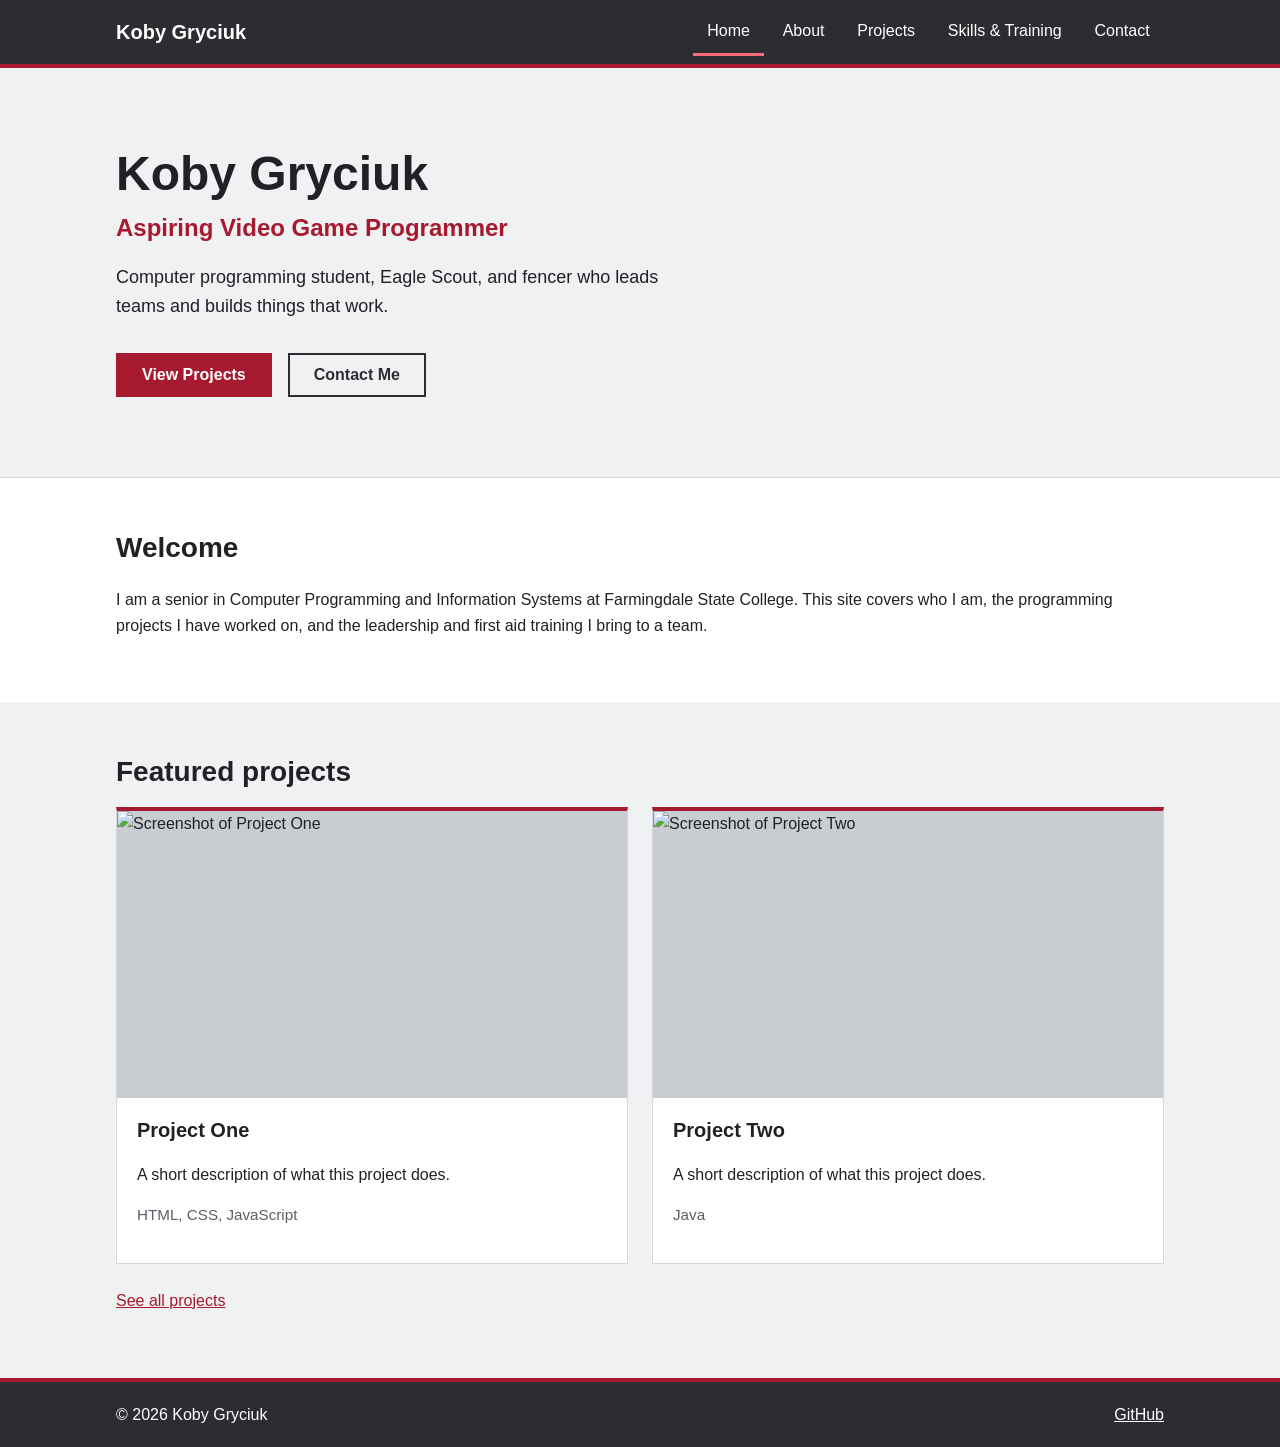
==== index.html @ 79965ae5 "Initial portfolio site" ====
<!DOCTYPE html>
<html lang="en">
<head>
<meta charset="UTF-8">
<meta name="viewport" content="width=device-width, initial-scale=1">
<title>Home | Koby Gryciuk</title>
<link rel="stylesheet" href="styles.css">
</head>
<body>
<a class="skip" href="#main">Skip to content</a>
<header class="site-header">
<div class="wrap bar">
<a class="brand" href="index.html">Koby Gryciuk</a>
<button class="menu-toggle" id="menuToggle" aria-expanded="false" aria-controls="siteNav">Menu</button>
<nav aria-label="Main"><ul id="siteNav" class="nav"><li><a href="index.html" aria-current="page">Home</a></li><li><a href="about.html">About</a></li><li><a href="projects.html">Projects</a></li><li><a href="skills.html">Skills &amp; Training</a></li><li><a href="contact.html">Contact</a></li></ul></nav>
</div>
</header>
<main id="main">
<section class="hero">
<div class="wrap">
<h1>Koby Gryciuk</h1>
<p class="title">Aspiring Video Game Programmer</p>
<p class="tagline">Computer programming student, Eagle Scout, and fencer who leads teams and builds things that work.</p>
<div class="actions">
<a class="btn" href="projects.html">View Projects</a>
<a class="btn btn-alt" href="contact.html">Contact Me</a>
</div>
</div>
</section>
<section class="section">
<div class="wrap">
<h2>Welcome</h2>
<p>I am a senior in Computer Programming and Information Systems at Farmingdale State College. This site covers who I am, the programming projects I have worked on, and the leadership and first aid training I bring to a team.</p>
</div>
</section>
<section class="section alt">
<div class="wrap">
<h2>Featured projects</h2>
<div class="grid">
<article class="card"><img src="images/project1.jpg" alt="Screenshot of Project One"><div class="card-body"><h3>Project One</h3><p>A short description of what this project does.</p><p class="tech">HTML, CSS, JavaScript</p></div></article>
<article class="card"><img src="images/project2.jpg" alt="Screenshot of Project Two"><div class="card-body"><h3>Project Two</h3><p>A short description of what this project does.</p><p class="tech">Java</p></div></article>
</div>
<p><a href="projects.html">See all projects</a></p>
</div>
</section>

</main>
<footer class="site-footer">
<div class="wrap foot">
<p>&copy; 2026 Koby Gryciuk</p>
<a href="https://github.com/" target="_blank" rel="noopener">GitHub</a>
</div>
</footer>
<script src="script.js"></script>
</body>
</html>
---- styles.css ----
:root{--red:#a6192e;--red-dark:#7f1223;--charcoal:#2b2d31;--gray:#5a5e66;--light:#f0f1f3;--white:#fff;--text:#1f2125}
*{box-sizing:border-box}
html{scroll-padding-top:4rem}
body{margin:0;font-family:Arial,Helvetica,sans-serif;font-size:1rem;line-height:1.6;color:var(--text);background:var(--white)}
img{max-width:100%;display:block}
a{color:var(--red)}
a:hover{color:var(--red-dark)}
:focus-visible{outline:3px solid var(--red);outline-offset:2px}
.skip{position:absolute;left:-999px;top:0;background:var(--white);padding:.5rem 1rem;z-index:20}
.skip:focus{left:0}
.wrap{max-width:68rem;margin:0 auto;padding:0 1.25rem}
.narrow{max-width:40rem}
.prose{max-width:44rem}

.site-header{background:var(--charcoal);border-bottom:4px solid var(--red);position:sticky;top:0;z-index:10}
.bar{display:flex;align-items:center;justify-content:space-between;min-height:4rem;flex-wrap:wrap}
.brand{color:var(--white);font-weight:bold;font-size:1.25rem;text-decoration:none}
.nav{list-style:none;margin:0;padding:0;display:flex;gap:.25rem}
.nav a{display:block;color:var(--white);text-decoration:none;padding:.6rem .9rem;border-bottom:3px solid transparent}
.nav a:hover{border-bottom-color:#e8a0aa;color:var(--white)}
.nav a[aria-current="page"]{border-bottom-color:#ff6b7f}
.menu-toggle{display:none;background:transparent;color:var(--white);border:2px solid var(--white);padding:.4rem .9rem;font:inherit;cursor:pointer}
.menu-toggle:hover{background:var(--white);color:var(--charcoal)}

.hero{background:var(--light);padding:5rem 0;border-bottom:1px solid #d5d7db}
.hero h1{font-size:3rem;line-height:1.1;margin:0 0 .5rem}
.title{font-size:1.5rem;color:var(--red);font-weight:bold;margin:0 0 1rem}
.tagline{max-width:34rem;font-size:1.125rem;margin:0 0 2rem}
.actions{display:flex;gap:1rem;flex-wrap:wrap}
.btn{display:inline-block;background:var(--red);color:var(--white);border:2px solid var(--red);padding:.7rem 1.5rem;font:bold 1rem Arial,Helvetica,sans-serif;text-decoration:none;cursor:pointer;transition:background .15s,color .15s}
.btn:hover{background:var(--red-dark);border-color:var(--red-dark);color:var(--white)}
.btn-alt{background:transparent;color:var(--charcoal);border-color:var(--charcoal)}
.btn-alt:hover{background:var(--charcoal);border-color:var(--charcoal);color:var(--white)}

.page-title{background:var(--light);padding:2.5rem 0;border-bottom:1px solid #d5d7db}
.page-title h1{margin:0;font-size:2.25rem}
.page-title p{margin:.5rem 0 0;color:var(--gray)}
.section{padding:3rem 0}
.section.alt{background:var(--light)}
h2{font-size:1.75rem;margin:2rem 0 .75rem}
.section h2:first-child{margin-top:0}
h3{font-size:1.25rem;margin:0 0 .5rem}

.grid{display:grid;grid-template-columns:repeat(auto-fit,minmax(16rem,1fr));gap:1.5rem;margin-bottom:1.5rem}
.card{background:var(--white);border:1px solid #d5d7db;border-top:4px solid var(--red)}
.card img{width:100%;aspect-ratio:16/9;object-fit:cover;background:#c9ccd1}
.card-body{padding:1rem 1.25rem 1.25rem}
.card h2{font-size:1.25rem;margin:0 0 .5rem}
.tech{color:var(--gray);font-size:.95rem}
.panel{background:var(--light);border-left:4px solid var(--red);padding:1.25rem}
.panel h2{font-size:1.25rem;margin:0 0 .5rem}
figure{margin:1.5rem 0}
figcaption{color:var(--gray);font-size:.95rem;margin-top:.5rem}

.field{margin-bottom:1.25rem}
label{display:block;font-weight:bold;margin-bottom:.35rem}
input,textarea{width:100%;font:inherit;padding:.65rem;border:2px solid var(--gray);background:var(--white);color:var(--text)}
input:focus,textarea:focus{border-color:var(--red)}
.invalid{border-color:#b00020}
.error{display:block;color:#b00020;font-size:.95rem;min-height:1.2em;margin-top:.25rem}
.status{margin-top:1rem;font-weight:bold}
.status.ok{color:#1b6b2f}
.status.bad{color:#b00020}

.site-footer{background:var(--charcoal);color:var(--white);padding:1.25rem 0;border-top:4px solid var(--red)}
.foot{display:flex;justify-content:space-between;flex-wrap:wrap;gap:.5rem}
.foot p{margin:0}
.site-footer a{color:var(--white)}

@media (max-width:42rem){
.menu-toggle{display:block}
.bar nav{width:100%}
.nav{display:none;flex-direction:column;padding-bottom:.75rem}
.nav.open{display:flex}
.hero{padding:3rem 0}
.hero h1{font-size:2.25rem}
}
@media (prefers-reduced-motion:reduce){*{transition:none!important}}
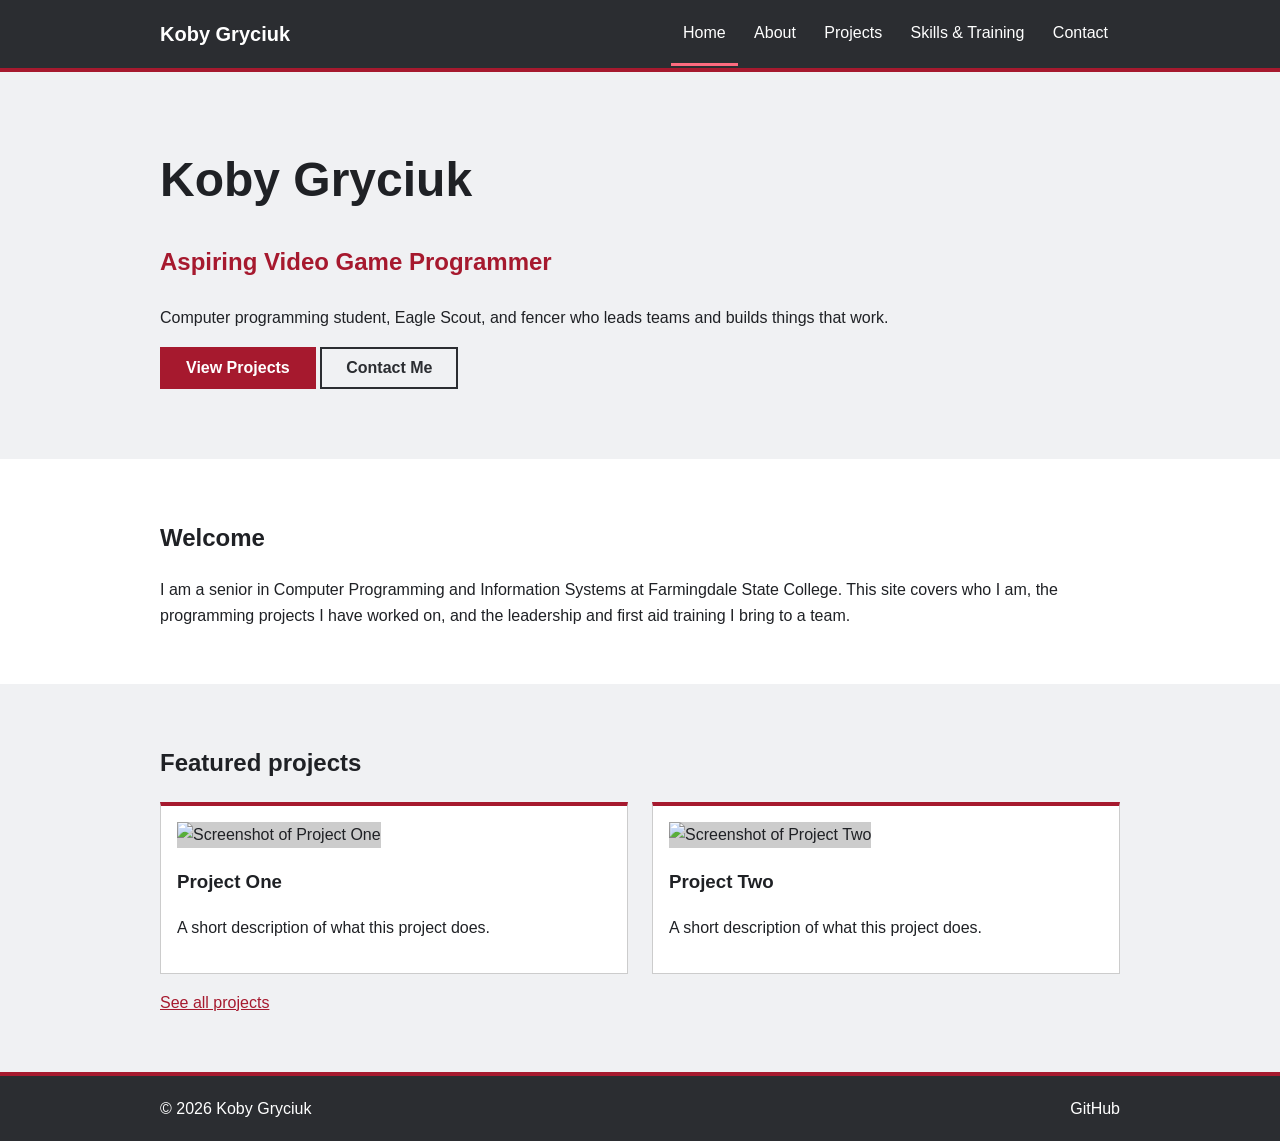
==== commit 2b8b3457: "add home page HTML structure" ====
--- a/index.html
+++ b/index.html
@@ -1,56 +1,71 @@
 <!DOCTYPE html>
 <html lang="en">
 <head>
-<meta charset="UTF-8">
-<meta name="viewport" content="width=device-width, initial-scale=1">
-<title>Home | Koby Gryciuk</title>
-<link rel="stylesheet" href="styles.css">
+  <meta charset="UTF-8">
+  <meta name="viewport" content="width=device-width, initial-scale=1">
+  <title>Home | Koby Gryciuk</title>
+  <link rel="stylesheet" href="styles.css">
 </head>
 <body>
-<a class="skip" href="#main">Skip to content</a>
-<header class="site-header">
-<div class="wrap bar">
-<a class="brand" href="index.html">Koby Gryciuk</a>
-<button class="menu-toggle" id="menuToggle" aria-expanded="false" aria-controls="siteNav">Menu</button>
-<nav aria-label="Main"><ul id="siteNav" class="nav"><li><a href="index.html" aria-current="page">Home</a></li><li><a href="about.html">About</a></li><li><a href="projects.html">Projects</a></li><li><a href="skills.html">Skills &amp; Training</a></li><li><a href="contact.html">Contact</a></li></ul></nav>
-</div>
-</header>
-<main id="main">
-<section class="hero">
-<div class="wrap">
-<h1>Koby Gryciuk</h1>
-<p class="title">Aspiring Video Game Programmer</p>
-<p class="tagline">Computer programming student, Eagle Scout, and fencer who leads teams and builds things that work.</p>
-<div class="actions">
-<a class="btn" href="projects.html">View Projects</a>
-<a class="btn btn-alt" href="contact.html">Contact Me</a>
-</div>
-</div>
-</section>
-<section class="section">
-<div class="wrap">
-<h2>Welcome</h2>
-<p>I am a senior in Computer Programming and Information Systems at Farmingdale State College. This site covers who I am, the programming projects I have worked on, and the leadership and first aid training I bring to a team.</p>
-</div>
-</section>
-<section class="section alt">
-<div class="wrap">
-<h2>Featured projects</h2>
-<div class="grid">
-<article class="card"><img src="images/project1.jpg" alt="Screenshot of Project One"><div class="card-body"><h3>Project One</h3><p>A short description of what this project does.</p><p class="tech">HTML, CSS, JavaScript</p></div></article>
-<article class="card"><img src="images/project2.jpg" alt="Screenshot of Project Two"><div class="card-body"><h3>Project Two</h3><p>A short description of what this project does.</p><p class="tech">Java</p></div></article>
-</div>
-<p><a href="projects.html">See all projects</a></p>
-</div>
-</section>
+  <header>
+    <div class="wrap">
+      <a class="brand" href="index.html">Koby Gryciuk</a>
+      <button id="menu-button">Menu</button>
+      <nav id="nav">
+        <a class="active" href="index.html">Home</a>
+        <a href="about.html">About</a>
+        <a href="projects.html">Projects</a>
+        <a href="skills.html">Skills &amp; Training</a>
+        <a href="contact.html">Contact</a>
+      </nav>
+    </div>
+  </header>
 
-</main>
-<footer class="site-footer">
-<div class="wrap foot">
-<p>&copy; 2026 Koby Gryciuk</p>
-<a href="https://github.com/" target="_blank" rel="noopener">GitHub</a>
-</div>
-</footer>
-<script src="script.js"></script>
+  <main>
+    <section class="hero">
+      <div class="wrap">
+        <h1>Koby Gryciuk</h1>
+        <p class="title">Aspiring Video Game Programmer</p>
+        <p>Computer programming student, Eagle Scout, and fencer who leads teams and builds things that work.</p>
+        <a class="button" href="projects.html">View Projects</a>
+        <a class="button outline" href="contact.html">Contact Me</a>
+      </div>
+    </section>
+
+    <section>
+      <div class="wrap">
+        <h2>Welcome</h2>
+        <p>I am a senior in Computer Programming and Information Systems at Farmingdale State College. This site covers who I am, the programming projects I have worked on, and the leadership and first aid training I bring to a team.</p>
+      </div>
+    </section>
+
+    <section class="gray">
+      <div class="wrap">
+        <h2>Featured projects</h2>
+        <div class="grid">
+          <div class="card">
+            <img src="images/project1.jpg" alt="Screenshot of Project One">
+            <h3>Project One</h3>
+            <p>A short description of what this project does.</p>
+          </div>
+          <div class="card">
+            <img src="images/project2.jpg" alt="Screenshot of Project Two">
+            <h3>Project Two</h3>
+            <p>A short description of what this project does.</p>
+          </div>
+        </div>
+        <p><a href="projects.html">See all projects</a></p>
+      </div>
+    </section>
+  </main>
+
+  <footer>
+    <div class="wrap">
+      <p>&copy; 2026 Koby Gryciuk</p>
+      <a href="https://github.com/kgryciuk">GitHub</a>
+    </div>
+  </footer>
+
+  <script src="script.js"></script>
 </body>
-</html>
+</html>
--- a/styles.css
+++ b/styles.css
@@ -1,78 +1,79 @@
-:root{--red:#a6192e;--red-dark:#7f1223;--charcoal:#2b2d31;--gray:#5a5e66;--light:#f0f1f3;--white:#fff;--text:#1f2125}
-*{box-sizing:border-box}
-html{scroll-padding-top:4rem}
-body{margin:0;font-family:Arial,Helvetica,sans-serif;font-size:1rem;line-height:1.6;color:var(--text);background:var(--white)}
-img{max-width:100%;display:block}
-a{color:var(--red)}
-a:hover{color:var(--red-dark)}
-:focus-visible{outline:3px solid var(--red);outline-offset:2px}
-.skip{position:absolute;left:-999px;top:0;background:var(--white);padding:.5rem 1rem;z-index:20}
-.skip:focus{left:0}
-.wrap{max-width:68rem;margin:0 auto;padding:0 1.25rem}
-.narrow{max-width:40rem}
-.prose{max-width:44rem}
+/* Colors: grays and reds. Font: Arial everywhere. */
+:root {
+  --red: #a6192e;
+  --dark-red: #7f1223;
+  --charcoal: #2b2d31;
+  --light-gray: #f0f1f3;
+}
 
-.site-header{background:var(--charcoal);border-bottom:4px solid var(--red);position:sticky;top:0;z-index:10}
-.bar{display:flex;align-items:center;justify-content:space-between;min-height:4rem;flex-wrap:wrap}
-.brand{color:var(--white);font-weight:bold;font-size:1.25rem;text-decoration:none}
-.nav{list-style:none;margin:0;padding:0;display:flex;gap:.25rem}
-.nav a{display:block;color:var(--white);text-decoration:none;padding:.6rem .9rem;border-bottom:3px solid transparent}
-.nav a:hover{border-bottom-color:#e8a0aa;color:var(--white)}
-.nav a[aria-current="page"]{border-bottom-color:#ff6b7f}
-.menu-toggle{display:none;background:transparent;color:var(--white);border:2px solid var(--white);padding:.4rem .9rem;font:inherit;cursor:pointer}
-.menu-toggle:hover{background:var(--white);color:var(--charcoal)}
+* { box-sizing: border-box; }
 
-.hero{background:var(--light);padding:5rem 0;border-bottom:1px solid #d5d7db}
-.hero h1{font-size:3rem;line-height:1.1;margin:0 0 .5rem}
-.title{font-size:1.5rem;color:var(--red);font-weight:bold;margin:0 0 1rem}
-.tagline{max-width:34rem;font-size:1.125rem;margin:0 0 2rem}
-.actions{display:flex;gap:1rem;flex-wrap:wrap}
-.btn{display:inline-block;background:var(--red);color:var(--white);border:2px solid var(--red);padding:.7rem 1.5rem;font:bold 1rem Arial,Helvetica,sans-serif;text-decoration:none;cursor:pointer;transition:background .15s,color .15s}
-.btn:hover{background:var(--red-dark);border-color:var(--red-dark);color:var(--white)}
-.btn-alt{background:transparent;color:var(--charcoal);border-color:var(--charcoal)}
-.btn-alt:hover{background:var(--charcoal);border-color:var(--charcoal);color:var(--white)}
+body {
+  margin: 0;
+  font-family: Arial, sans-serif;
+  font-size: 16px;
+  line-height: 1.6;
+  color: #1f2125;
+}
 
-.page-title{background:var(--light);padding:2.5rem 0;border-bottom:1px solid #d5d7db}
-.page-title h1{margin:0;font-size:2.25rem}
-.page-title p{margin:.5rem 0 0;color:var(--gray)}
-.section{padding:3rem 0}
-.section.alt{background:var(--light)}
-h2{font-size:1.75rem;margin:2rem 0 .75rem}
-.section h2:first-child{margin-top:0}
-h3{font-size:1.25rem;margin:0 0 .5rem}
+a { color: var(--red); }
+img { max-width: 100%; }
+:focus-visible { outline: 3px solid var(--red); outline-offset: 2px; }
 
-.grid{display:grid;grid-template-columns:repeat(auto-fit,minmax(16rem,1fr));gap:1.5rem;margin-bottom:1.5rem}
-.card{background:var(--white);border:1px solid #d5d7db;border-top:4px solid var(--red)}
-.card img{width:100%;aspect-ratio:16/9;object-fit:cover;background:#c9ccd1}
-.card-body{padding:1rem 1.25rem 1.25rem}
-.card h2{font-size:1.25rem;margin:0 0 .5rem}
-.tech{color:var(--gray);font-size:.95rem}
-.panel{background:var(--light);border-left:4px solid var(--red);padding:1.25rem}
-.panel h2{font-size:1.25rem;margin:0 0 .5rem}
-figure{margin:1.5rem 0}
-figcaption{color:var(--gray);font-size:.95rem;margin-top:.5rem}
+.wrap { max-width: 1000px; margin: 0 auto; padding: 0 20px; }
+.text { max-width: 650px; }
+section { padding: 40px 0; }
+.gray { background: var(--light-gray); }
+.small { font-size: 14px; color: #5a5e66; }
 
-.field{margin-bottom:1.25rem}
-label{display:block;font-weight:bold;margin-bottom:.35rem}
-input,textarea{width:100%;font:inherit;padding:.65rem;border:2px solid var(--gray);background:var(--white);color:var(--text)}
-input:focus,textarea:focus{border-color:var(--red)}
-.invalid{border-color:#b00020}
-.error{display:block;color:#b00020;font-size:.95rem;min-height:1.2em;margin-top:.25rem}
-.status{margin-top:1rem;font-weight:bold}
-.status.ok{color:#1b6b2f}
-.status.bad{color:#b00020}
+/* Header and footer */
+header, footer { background: var(--charcoal); color: white; border: 0 solid var(--red); }
+header { border-bottom-width: 4px; }
+footer { border-top-width: 4px; padding: 20px 0; }
+header .wrap, footer .wrap { display: flex; justify-content: space-between; align-items: center; flex-wrap: wrap; }
+footer p { margin: 0; }
+footer a, .brand, nav a { color: white; text-decoration: none; }
+.brand { font-size: 20px; font-weight: bold; padding: 18px 0; }
+nav a { display: inline-block; padding: 18px 12px; border-bottom: 3px solid transparent; }
+nav a:hover, nav a.active { border-bottom-color: #ff6b7f; }
+#menu-button { display: none; }
 
-.site-footer{background:var(--charcoal);color:var(--white);padding:1.25rem 0;border-top:4px solid var(--red)}
-.foot{display:flex;justify-content:space-between;flex-wrap:wrap;gap:.5rem}
-.foot p{margin:0}
-.site-footer a{color:var(--white)}
+/* Hero */
+.hero { background: var(--light-gray); padding: 70px 0; }
+.hero h1 { font-size: 48px; margin: 0; }
+.title { color: var(--red); font-size: 24px; font-weight: bold; }
 
-@media (max-width:42rem){
-.menu-toggle{display:block}
-.bar nav{width:100%}
-.nav{display:none;flex-direction:column;padding-bottom:.75rem}
-.nav.open{display:flex}
-.hero{padding:3rem 0}
-.hero h1{font-size:2.25rem}
+/* Buttons */
+.button {
+  display: inline-block;
+  background: var(--red);
+  color: white;
+  border: 2px solid var(--red);
+  padding: 10px 24px;
+  font: bold 16px Arial, sans-serif;
+  text-decoration: none;
+  cursor: pointer;
 }
-@media (prefers-reduced-motion:reduce){*{transition:none!important}}
+.button:hover { background: var(--dark-red); border-color: var(--dark-red); }
+.button.outline { background: none; color: var(--charcoal); border-color: var(--charcoal); }
+.button.outline:hover { background: var(--charcoal); color: white; }
+
+/* Cards */
+.grid { display: grid; grid-template-columns: repeat(auto-fit, minmax(250px, 1fr)); gap: 24px; }
+.card { background: white; border: 1px solid #ccc; border-top: 4px solid var(--red); padding: 16px; }
+.card img { width: 100%; height: 180px; object-fit: cover; background: #ccc; }
+
+/* Form */
+label { display: block; font-weight: bold; margin-top: 16px; }
+input, textarea { width: 100%; padding: 10px; font: inherit; border: 2px solid #5a5e66; }
+.error { color: #b00020; margin: 4px 0 0; min-height: 1.2em; }
+#form-result { font-weight: bold; }
+
+/* Mobile */
+@media (max-width: 650px) {
+  #menu-button { display: block; background: none; color: white; border: 2px solid white; padding: 6px 14px; font: inherit; cursor: pointer; }
+  nav { display: none; width: 100%; }
+  nav.open { display: block; }
+  nav a { display: block; }
+  .hero h1 { font-size: 36px; }
+}
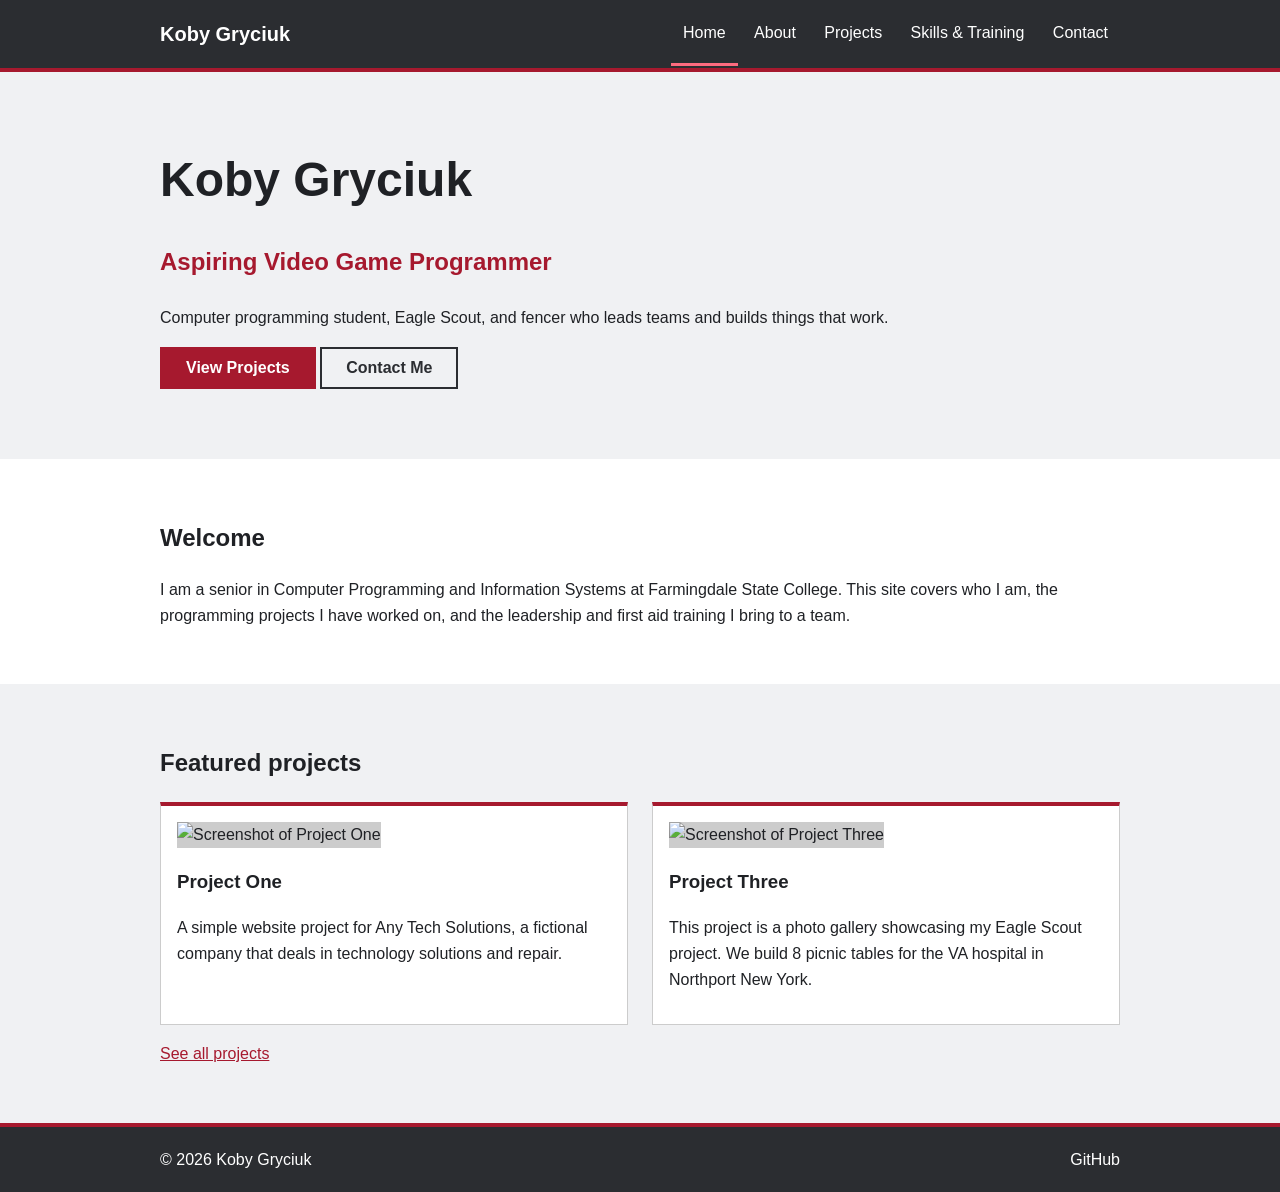
==== commit ad4228c9: "Fixed project info" ====
--- a/index.html
+++ b/index.html
@@ -46,12 +46,12 @@
           <div class="card">
             <img src="images/project1.jpg" alt="Screenshot of Project One">
             <h3>Project One</h3>
-            <p>A short description of what this project does.</p>
+            <p>A simple website project for Any Tech Solutions, a fictional company that deals in technology solutions and repair.</p>
           </div>
           <div class="card">
-            <img src="images/project2.jpg" alt="Screenshot of Project Two">
-            <h3>Project Two</h3>
-            <p>A short description of what this project does.</p>
+            <img src="images/project3.jpg" alt="Screenshot of Project Three">
+            <h3>Project Three</h3>
+            <p>This project is a photo gallery showcasing my Eagle Scout project. We build 8 picnic tables for the VA hospital in Northport New York.</p>
           </div>
         </div>
         <p><a href="projects.html">See all projects</a></p>
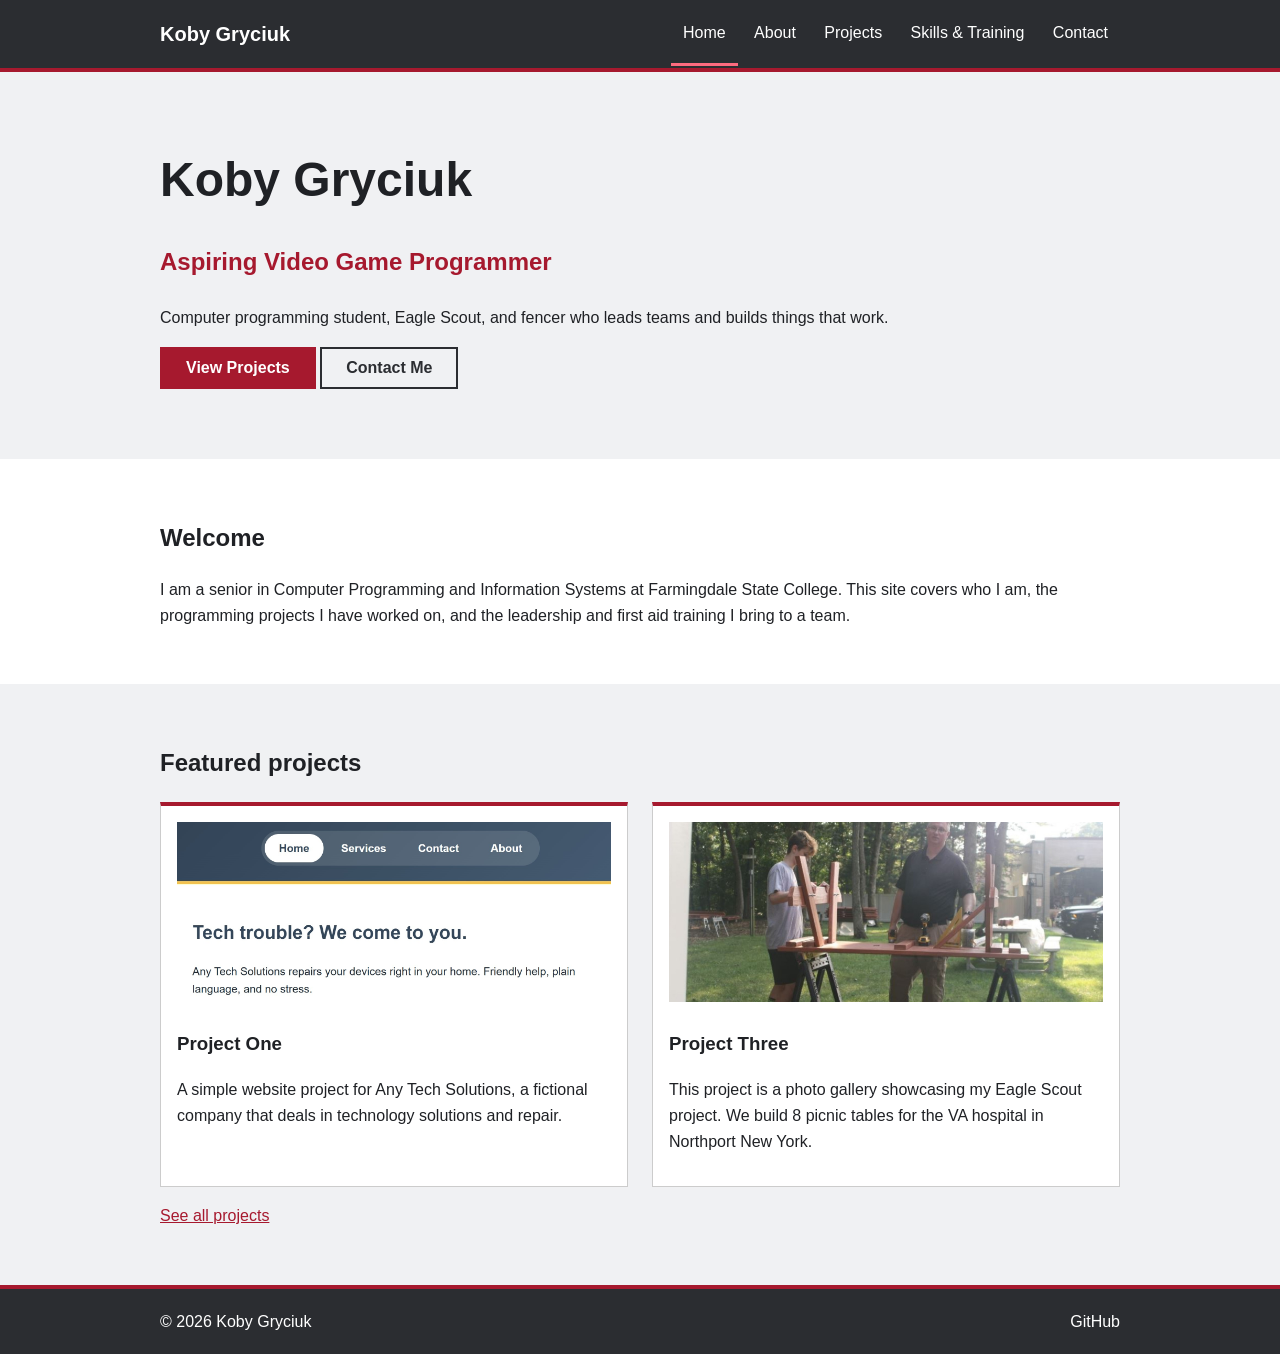
==== commit 9491cdb2: "Added Comment I forgot to add" ====
--- a/index.html
+++ b/index.html
@@ -3,11 +3,11 @@
 <head>
   <meta charset="UTF-8">
   <meta name="viewport" content="width=device-width, initial-scale=1">
-  <title>Home | Koby Gryciuk</title>
+  <title>Home | Koby Gryciuk</title> <!--Page Title-->
   <link rel="stylesheet" href="styles.css">
 </head>
 <body>
-  <header>
+  <header><!--Header with navigation menu-->
     <div class="wrap">
       <a class="brand" href="index.html">Koby Gryciuk</a>
       <button id="menu-button">Menu</button>
@@ -34,14 +34,14 @@
 
     <section>
       <div class="wrap">
-        <h2>Welcome</h2>
+        <h2>Welcome</h2><!--Introduction to the site-->
         <p>I am a senior in Computer Programming and Information Systems at Farmingdale State College. This site covers who I am, the programming projects I have worked on, and the leadership and first aid training I bring to a team.</p>
       </div>
     </section>
 
     <section class="gray">
       <div class="wrap">
-        <h2>Featured projects</h2>
+        <h2>Featured projects</h2><!--Showcase of two of my projects-->
         <div class="grid">
           <div class="card">
             <img src="images/project1.jpg" alt="Screenshot of Project One">
@@ -54,12 +54,12 @@
             <p>This project is a photo gallery showcasing my Eagle Scout project. We build 8 picnic tables for the VA hospital in Northport New York.</p>
           </div>
         </div>
-        <p><a href="projects.html">See all projects</a></p>
+        <p><a href="projects.html">See all projects</a></p><!--Link to the projects page-->
       </div>
     </section>
   </main>
 
-  <footer>
+  <footer><!--Footer with GitHub link-->
     <div class="wrap">
       <p>&copy; 2026 Koby Gryciuk</p>
       <a href="https://github.com/kgryciuk">GitHub</a>
--- a/styles.css
+++ b/styles.css
@@ -1,14 +1,13 @@
-/* Colors: grays and reds. Font: Arial everywhere. */
-:root {
+:root {/* CSS variables for colors */
   --red: #a6192e;
   --dark-red: #7f1223;
   --charcoal: #2b2d31;
   --light-gray: #f0f1f3;
 }
 
-* { box-sizing: border-box; }
+* { box-sizing: border-box; }/* Reset box-sizing for all elements */
 
-body {
+body {/* Basic body styles */
   margin: 0;
   font-family: Arial, sans-serif;
   font-size: 16px;
@@ -16,17 +15,19 @@
   color: #1f2125;
 }
 
+/* Link and image styles */
 a { color: var(--red); }
 img { max-width: 100%; }
 :focus-visible { outline: 3px solid var(--red); outline-offset: 2px; }
 
+/* Layout and spacing */
 .wrap { max-width: 1000px; margin: 0 auto; padding: 0 20px; }
 .text { max-width: 650px; }
 section { padding: 40px 0; }
 .gray { background: var(--light-gray); }
 .small { font-size: 14px; color: #5a5e66; }
 
-/* Header and footer */
+/* Header and footer design */
 header, footer { background: var(--charcoal); color: white; border: 0 solid var(--red); }
 header { border-bottom-width: 4px; }
 footer { border-top-width: 4px; padding: 20px 0; }
@@ -38,12 +39,12 @@
 nav a:hover, nav a.active { border-bottom-color: #ff6b7f; }
 #menu-button { display: none; }
 
-/* Hero */
+/* Hero banner */
 .hero { background: var(--light-gray); padding: 70px 0; }
 .hero h1 { font-size: 48px; margin: 0; }
 .title { color: var(--red); font-size: 24px; font-weight: bold; }
 
-/* Buttons */
+/* Buttons design */
 .button {
   display: inline-block;
   background: var(--red);
@@ -58,18 +59,18 @@
 .button.outline { background: none; color: var(--charcoal); border-color: var(--charcoal); }
 .button.outline:hover { background: var(--charcoal); color: white; }
 
-/* Cards */
+/* Cards display */
 .grid { display: grid; grid-template-columns: repeat(auto-fit, minmax(250px, 1fr)); gap: 24px; }
 .card { background: white; border: 1px solid #ccc; border-top: 4px solid var(--red); padding: 16px; }
 .card img { width: 100%; height: 180px; object-fit: cover; background: #ccc; }
 
-/* Form */
+/* Form styles */
 label { display: block; font-weight: bold; margin-top: 16px; }
 input, textarea { width: 100%; padding: 10px; font: inherit; border: 2px solid #5a5e66; }
 .error { color: #b00020; margin: 4px 0 0; min-height: 1.2em; }
 #form-result { font-weight: bold; }
 
-/* Mobile */
+/* Mobile layout */
 @media (max-width: 650px) {
   #menu-button { display: block; background: none; color: white; border: 2px solid white; padding: 6px 14px; font: inherit; cursor: pointer; }
   nav { display: none; width: 100%; }
